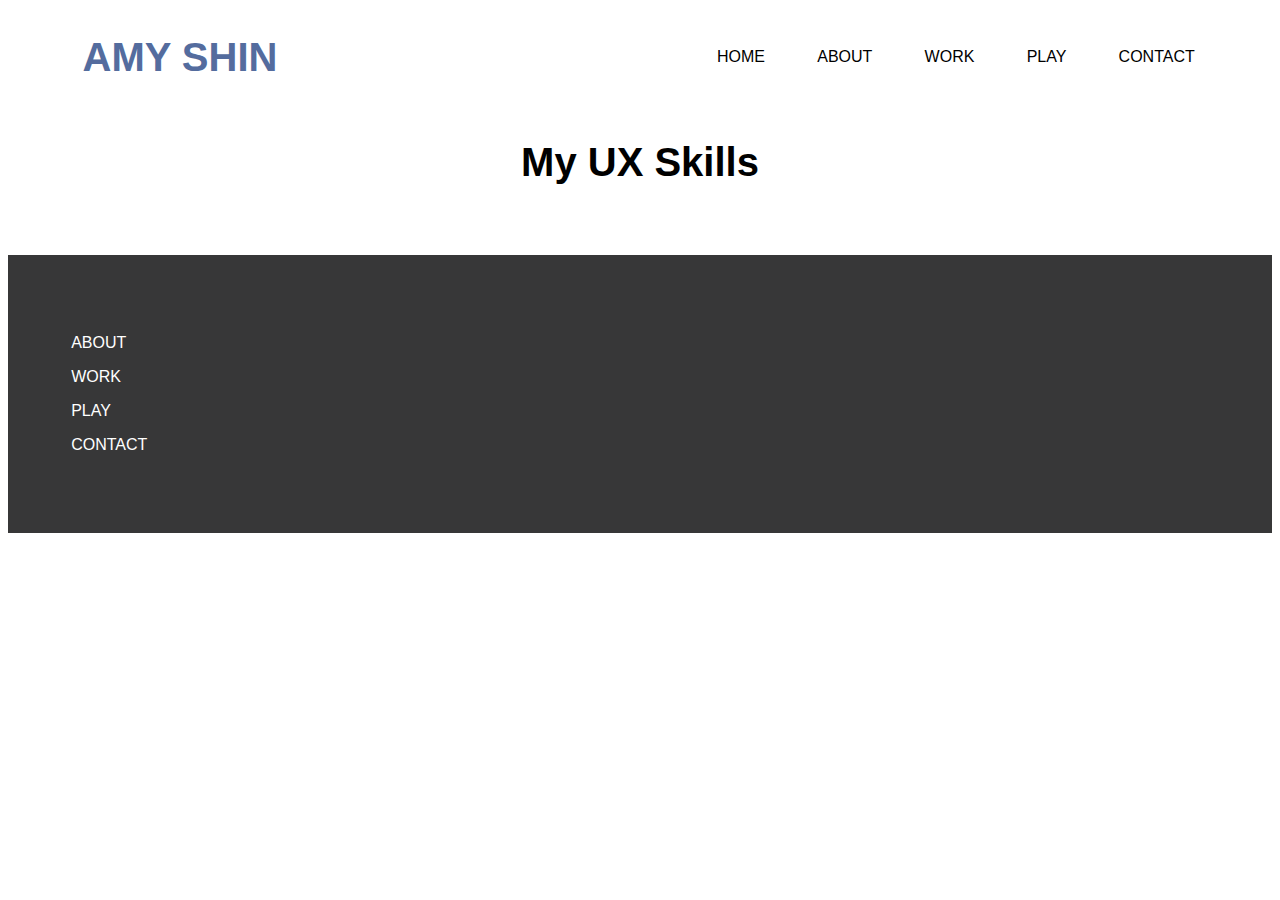
==== mySkills/index.html @ 227703ba "March 18" ====
<!DOCTYPE html>
<html>
<head>
    <link href="css/style.css" rel="stylesheet">
</head>
<body>
    <header>
        <nav id="navBar">
            <h1 id="logo">AMY SHIN</h1>
            <div id="navigation">
                <p>HOME</p>
                <p>ABOUT</p>
                <p>WORK</p>
                <p>PLAY</p>
                <p>CONTACT</p>
            </div>
        </nav>
    </header>
    <section class="mySkills">
        <h2>My UX Skills</h2>
        <div class="flexContainer">
            <div>
                <img>
                <h3></h3>
                <p></p>
            </div>
            <div>
                <img>
                <h3></h3>
                <p></p>
            </div>
            <div>
                <img>
                <h3></h3>
                <p></p>
            </div>
        </div>
    </section>
    <footer>
        <div id="footer">
            <p>ABOUT</p>
            <p>WORK</p>
            <p>PLAY</p>
            <p>CONTACT</p>
        </div>
    </footer>
</body>
</html>
---- mySkills/css/style.css ----
body {
    font-family: 'Mukta Malar', sans-serif;
}
/* Navigation CSS */
#navBar {
    display: flex;
    flex-direction: row;
    margin: 0px 1%;
    position: sticky;
}
#navBar h1 {
    width: 50%;
    font-weight: bolder;
    padding-left: 5%;
}
h1 {
    font: 'Apentura';
    font-weight: bold;
    font-size: 40px;
    color: #546C9E;
}
#navigation {
    display: flex;
    width: 50%;
    align-items: center;
    justify-content: space-evenly;
    padding-right: 1%;
    right: auto;
}
h2 {
    font: 'Apentura';
    font-size: 40px;
    text-align: center;
}
/* Grid CSS */
.flexContainer {
    display: flex;
    flex-direction: row;
    width: 33%
}
/* Footer CSS */
footer {
    background-color: #373738; 
    padding: 5%;
    position: bottom;
 }
 #footer p {
     text-align: left;
     color: white;
 }
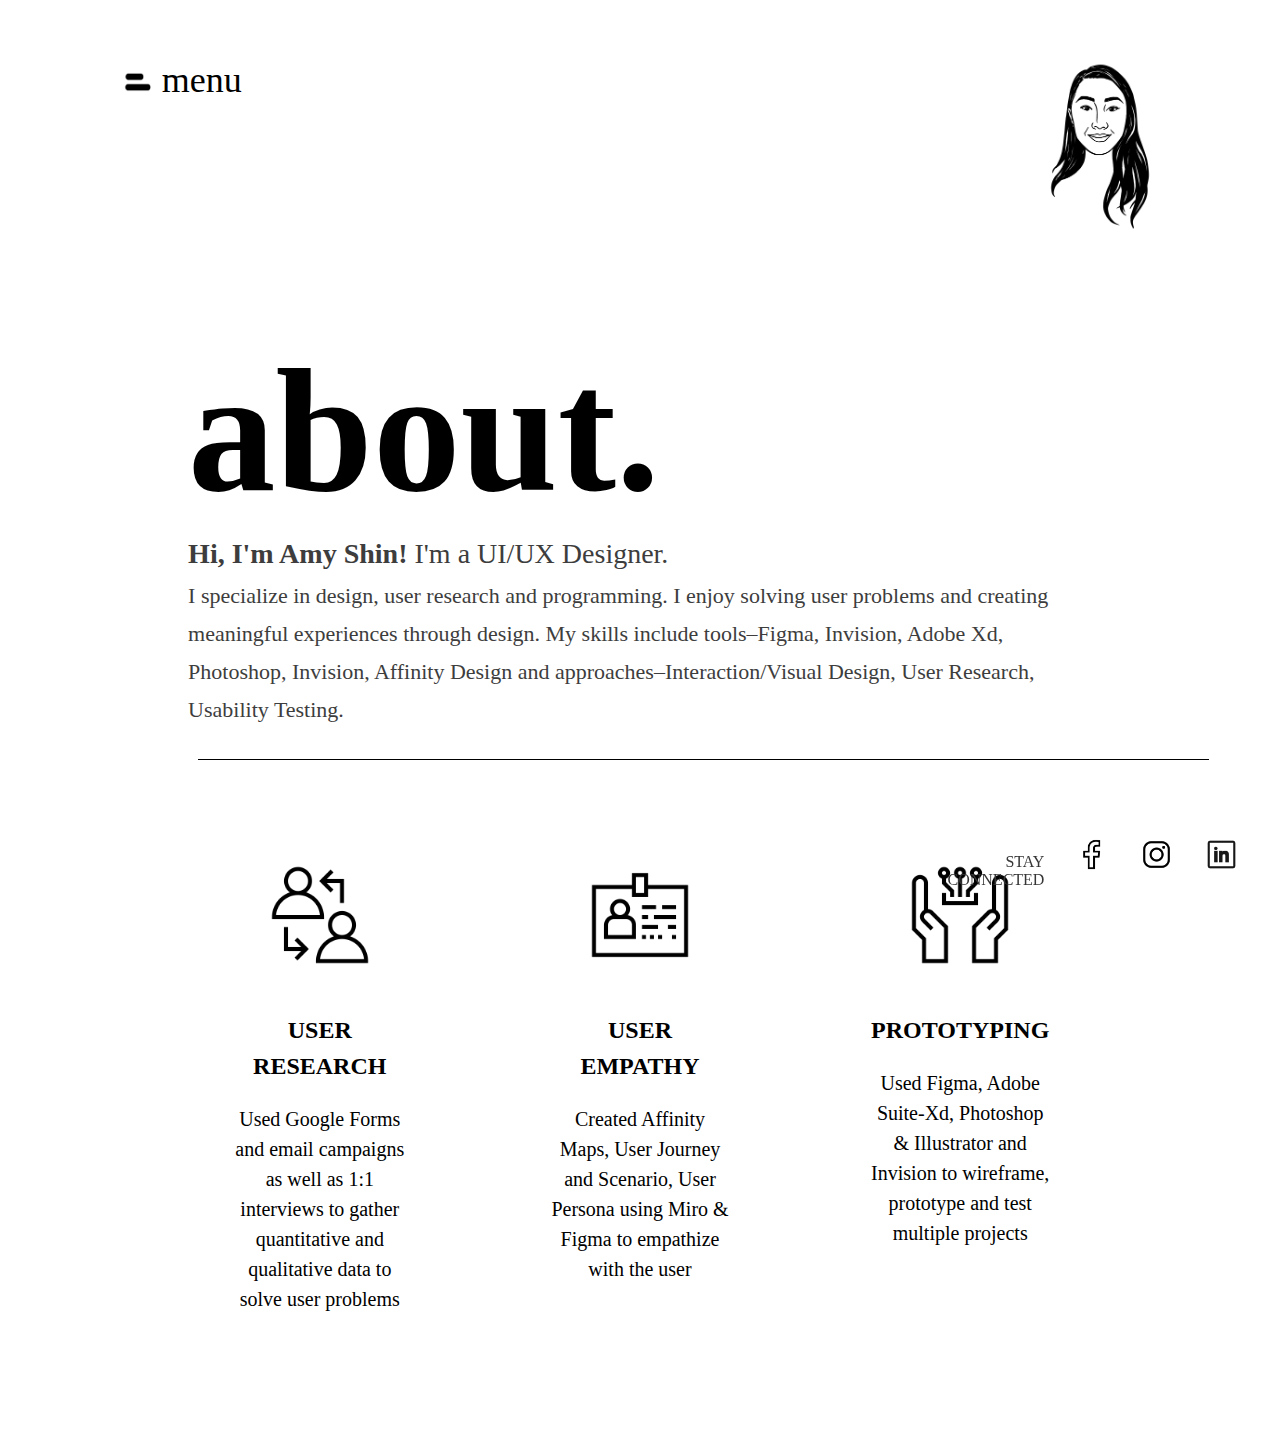
==== commit 7e870ca4: "04042021" ====
--- a/mySkills/index.html
+++ b/mySkills/index.html
@@ -1,47 +1,63 @@
 <!DOCTYPE html>
 <html>
 <head>
+    <title>My Skills</title>
     <link href="css/style.css" rel="stylesheet">
 </head>
 <body>
+    <!-- Nav HTML -->
     <header>
-        <nav id="navBar">
-            <h1 id="logo">AMY SHIN</h1>
-            <div id="navigation">
-                <p>HOME</p>
-                <p>ABOUT</p>
-                <p>WORK</p>
-                <p>PLAY</p>
-                <p>CONTACT</p>
-            </div>
+        <nav>
+            <ul>
+                <li id="menu"><a href="#menuImg"><img src="images/menu.jpg" height="20">menu</a></li>
+                <li id="brand"><a href="#brandImg"><img src="images/brand.png" height="175"></a></li>
+            </ul>
         </nav>
     </header>
-    <section class="mySkills">
-        <h2>My UX Skills</h2>
-        <div class="flexContainer">
-            <div>
-                <img>
-                <h3></h3>
-                <p></p>
+    <!-- About HTML -->
+    <section class="about">
+        <h1>about.</h1>
+        <p class="summary"><span class="UI">Hi, I'm Amy Shin!</span> I'm a UI/UX Designer.</p>
+        <p class="bio">I specialize in design, user research and programming. I enjoy solving user problems and creating meaningful experiences through design. My skills include tools–Figma, Invision, Adobe Xd, Photoshop, Invision, Affinity Design and approaches–Interaction/Visual Design, User Research, Usability Testing.</p>
+    </section>
+    <hr>
+    <!-- Skills HTML -->
+    <section class="skills">
+        <div class="skills-group">
+            <div class="UXskill">
+              <img class="card-img-top" src="images/userResearch.png" width="100">
+              <div class="skill-body">
+                <h2 class="title">USER RESEARCH</h5>
+                <p class="text">Used Google Forms and email campaigns as well as 1:1 interviews to gather quantitative and qualitative data to solve user problems
+                </p>
+              </div>
             </div>
-            <div>
-                <img>
-                <h3></h3>
-                <p></p>
+            <div class="UXskill">
+              <img class="card-img-top" src="images/userEmpathy.png" width="100">
+              <div class="skill-body">
+                <h2 class="title">USER EMPATHY</h5>
+                <p class="text">Created Affinity Maps, User Journey and Scenario, User Persona using Miro & Figma  to empathize with the user</p>
+              </div>
             </div>
-            <div>
-                <img>
-                <h3></h3>
-                <p></p>
+            <div class="UXskill">
+              <img class="card-img-top" src="images/prototype.png" width="100">
+              <div class="cskill-body">
+                <h2 class="title">PROTOTYPING</h5>
+                <p class="text">Used Figma, Adobe Suite-Xd, Photoshop & Illustrator and Invision to wireframe, prototype and test multiple projects
+                </p>
+              </div>
             </div>
-        </div>
+          </div>
     </section>
+    <!-- footer HTML -->
     <footer>
-        <div id="footer">
-            <p>ABOUT</p>
-            <p>WORK</p>
-            <p>PLAY</p>
-            <p>CONTACT</p>
+        <div class="footer">
+          <div class="grid-item">
+            <p>STAY CONNECTED</p>
+          </div>
+          <a href="#facebook" class="grid-item"><img src="images/facebook.png" height="35"></a>
+          <a href="#instagram" class="grid-item"><img src="images/instagram.png" height="35"></a>  
+          <a href="#linkedin" class="grid-item"><img src="images/linkedin.png" height="35"></div>
         </div>
     </footer>
 </body>
--- a/mySkills/css/style.css
+++ b/mySkills/css/style.css
@@ -2,49 +2,142 @@
     font-family: 'Mukta Malar', sans-serif;
 }
 /* Navigation CSS */
-#navBar {
+ul {
+    list-style-type: none;
+    margin: 0px 5%;
+    padding-top: 4%;
+    padding-right: 4%;
+    padding-left: 4%;
+    overflow: hidden;
+  }
+
+#menu {
+    float: left;
+  }
+#brand {
+    float: right;
+  }
+  
+li a {
+    display: block;
+    text-decoration: none;
+    font-family: 'Neufreit';
+    font-size: 36px;
+    color: #000000;;
+  }
+/*My Work Section Constructed using CSS Grid*/
+/* Bio CSS */
+h1 {
+    margin: 0px 5%;
+    padding-top: 8%;
+    padding-left: 10%;
+    padding-bottom: 1%;
+    font-family: 'Neufreit';
+    font-size: 175px;
+    color: black;
+}
+.about {
+    padding-bottom: 2%;
+    line-height: 185px;
+    margin-bottom: 5px;
+    margin-right: 5%;
+}
+.summary {
+    font-family: 'Spartan';
+    font-size: 28px;
+    line-height: 36px;
+    margin: 0px 5%;
+    padding-left: 10%;
+    padding-right: 10%;
+    color: rgb(61, 61, 61);
+    font-weight: 250;
+}
+.bio {
+    font-family: 'Spartan';
+    font-size: 22px;
+    line-height: 38px;
+    margin-top: 5px;
+    margin-left: 5%;
+    margin-bottom: 0;
+    padding-left: 10%;
+    padding-right: 10%;
+    color: rgb(61, 61, 61);
+    font-weight: 250;
+}
+.UI {
+    font-family: 'Spartan';
+    font-size: 28px;
+    line-height: 36px;
+    color: rgb(61, 61, 61);
+    font-weight: 700;
+}
+hr {
+    width:80%;
+    margin-right: 5%;
+    margin-top: 0;
+    margin-bottom: 2%;
+    padding-bottom: 2%;
+    border-top: 1px black solid;
+    border-left: 0;
+    border-right: 0;
+    border-bottom: 0;
+}
+/* Skills Cards CSS */
+.skills-group {
     display: flex;
-    flex-direction: row;
-    margin: 0px 1%;
-    position: sticky;
+    margin-right: 12%;
+    margin-left: 12%;
+    margin-top: 0%;
+    margin-bottom: 1%;
+    flex-wrap: nowrap;
+    background-color: rgb(255, 255, 255);
 }
-#navBar h1 {
-    width: 50%;
-    font-weight: bolder;
-    padding-left: 5%;
-}
-h1 {
-    font: 'Apentura';
-    font-weight: bold;
-    font-size: 40px;
-    color: #546C9E;
-}
-#navigation {
-    display: flex;
-    width: 50%;
-    align-items: center;
-    justify-content: space-evenly;
-    padding-right: 1%;
-    right: auto;
+.UXskill {
+    margin-right: 70px;
+    margin-left: 70px;
+    margin-top: 55px;
+    margin-bottom: 55px;
+    width: 33%;
+    text-align: center;
+    line-height: 75px;
+    font-size: 30px;
+    background-color: white;
 }
 h2 {
-    font: 'Apentura';
-    font-size: 40px;
+    font-family: 'Spartan';
+    font-size: 24px;
+    line-height: 36px;
+    font-weight: 750;
+}
+.text {
+    font-family: 'Lato';
+    font-size: 20px;
+    line-height: 30px;
+    color: black;
+    font-weight: 300;
     text-align: center;
 }
-/* Grid CSS */
-.flexContainer {
-    display: flex;
-    flex-direction: row;
-    width: 33%
-}
 /* Footer CSS */
-footer {
-    background-color: #373738; 
-    padding: 5%;
-    position: bottom;
+.footer {
+    padding-top: 2%;
+    padding-bottom: 3%;
+    padding-right: 2%;
+    padding-left: 72%;
+    display: grid;
+    grid-template-columns: 2fr .5fr .5fr .5fr;
+    grid-template-rows: 20px 20px;
+    position: fixed;
+    bottom: 0;
+    z-index: 1;
  }
- #footer p {
-     text-align: left;
-     color: white;
+ .grid-item p {
+     text-align: right;
+     color: #363636;
+     font-family: 'Spartan';
+     font-size: 16px;
+ }
+ 
+ .grid-item {
+   padding: 15px;
+   justify-self: flex-start;
  }